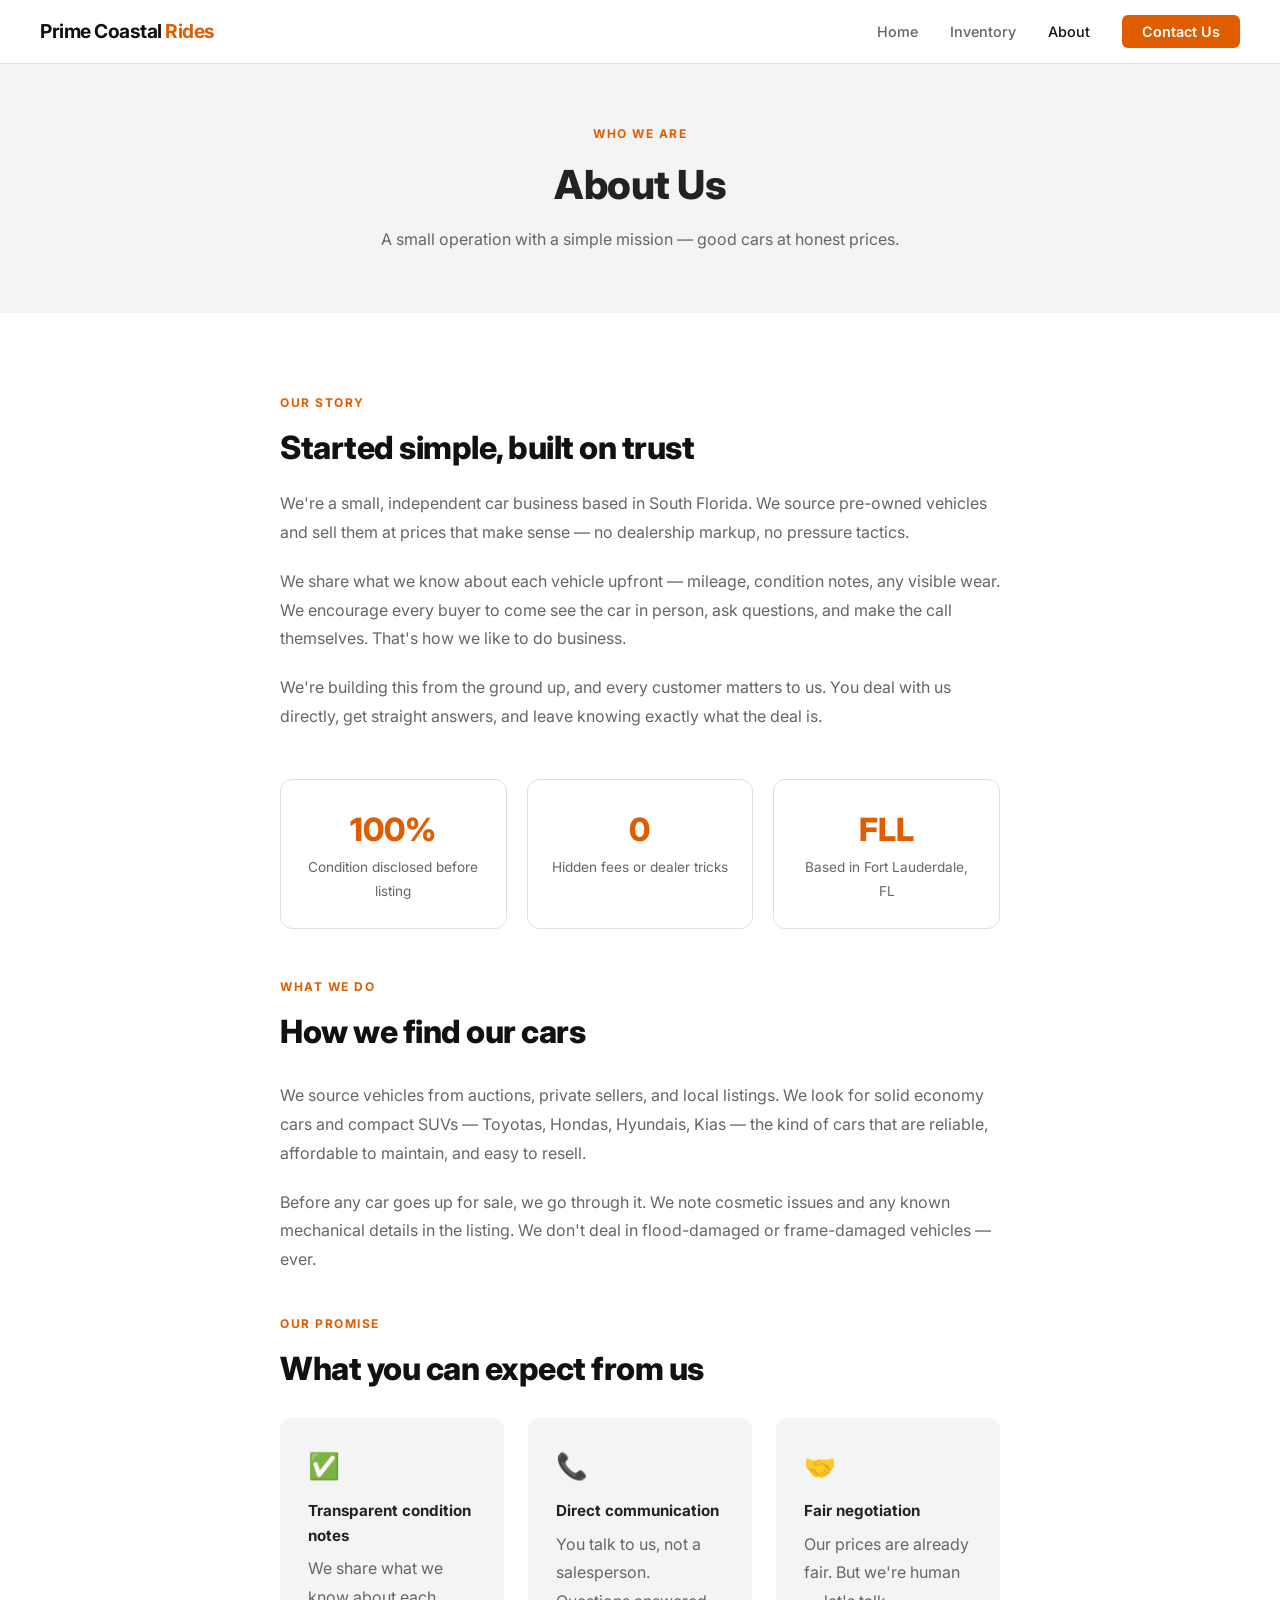
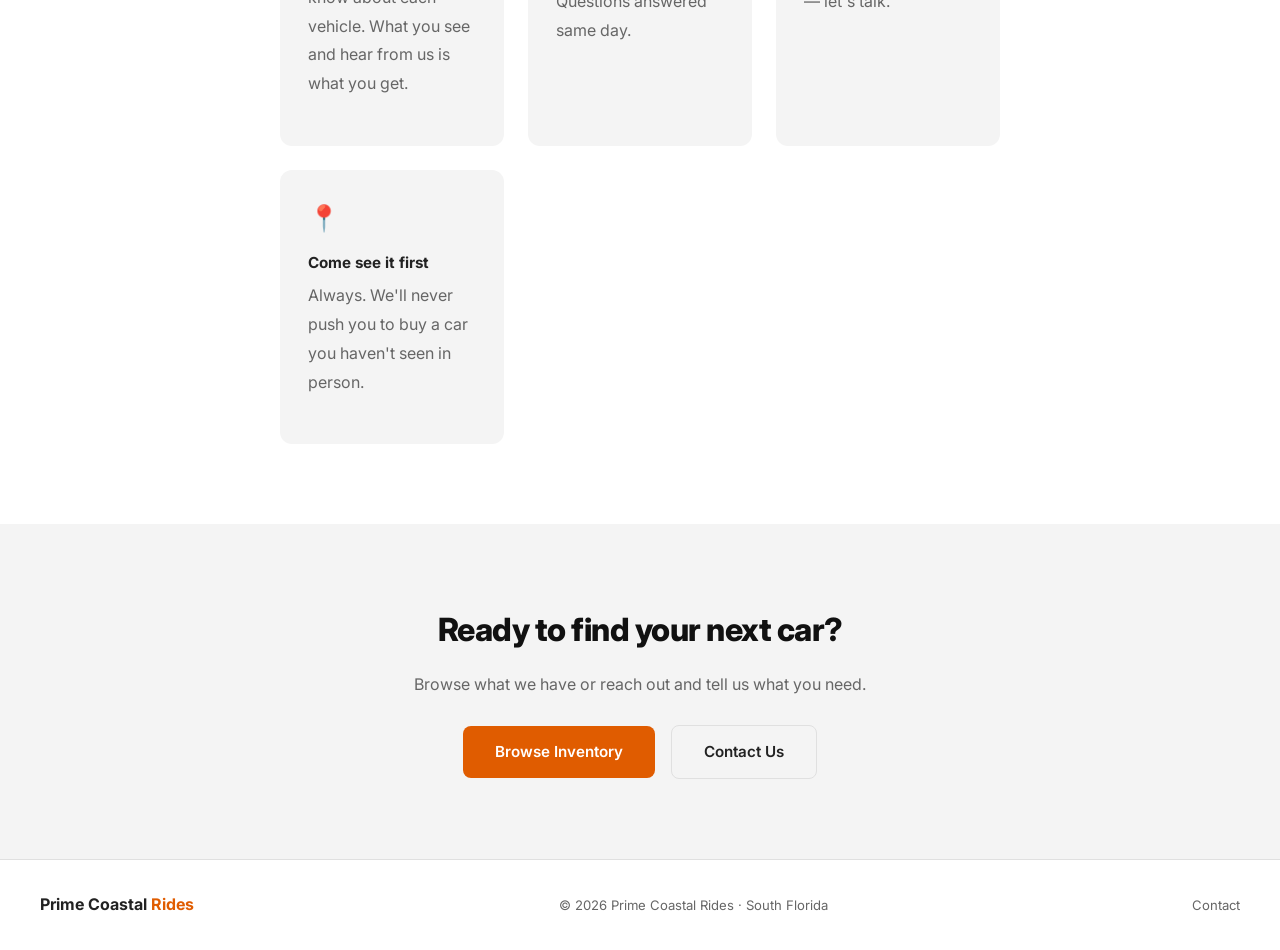
==== about.html @ 64c805c3 "Initial commit" ====
<!DOCTYPE html>
<html lang="en">
<head>
  <meta charset="UTF-8" />
  <meta name="viewport" content="width=device-width, initial-scale=1.0" />
  <title>About — Prime Coastal Rides</title>
  <link rel="stylesheet" href="styles.css" />
  <link rel="preconnect" href="https://fonts.googleapis.com" />
  <link href="https://fonts.googleapis.com/css2?family=Inter:wght@400;500;600;700;800&display=swap" rel="stylesheet" />
</head>
<body>

  <nav>
    <div class="nav-logo">Prime Coastal<span> Rides</span></div>
    <ul class="nav-links">
      <li><a href="index.html">Home</a></li>
      <li><a href="inventory.html">Inventory</a></li>
      <li><a href="about.html" class="active">About</a></li>
      <li><a href="contact.html" class="nav-cta">Contact Us</a></li>
    </ul>
  </nav>

  <div class="page-header">
    <div class="section-label">Who we are</div>
    <h1>About Us</h1>
    <p>A small operation with a simple mission — good cars at honest prices.</p>
  </div>

  <section>
    <div class="about-content">
      <div class="section-label">Our story</div>
      <div class="section-title">Started simple, built on trust</div>

      <p>We're a small, independent car business based in South Florida. We source pre-owned vehicles and sell them at prices that make sense — no dealership markup, no pressure tactics.</p>

      <p>We share what we know about each vehicle upfront — mileage, condition notes, any visible wear. We encourage every buyer to come see the car in person, ask questions, and make the call themselves. That's how we like to do business.</p>

      <p>We're building this from the ground up, and every customer matters to us. You deal with us directly, get straight answers, and leave knowing exactly what the deal is.</p>

      <div class="about-highlights">
        <div class="highlight">
          <div class="highlight-num">100%</div>
          <p>Condition disclosed before listing</p>
        </div>
        <div class="highlight">
          <div class="highlight-num">0</div>
          <p>Hidden fees or dealer tricks</p>
        </div>
        <div class="highlight">
          <div class="highlight-num">FLL</div>
          <p>Based in Fort Lauderdale, FL</p>
        </div>
      </div>

      <div class="section-label">What we do</div>
      <div class="section-title" style="margin-bottom: 24px;">How we find our cars</div>

      <p>We source vehicles from auctions, private sellers, and local listings. We look for solid economy cars and compact SUVs — Toyotas, Hondas, Hyundais, Kias — the kind of cars that are reliable, affordable to maintain, and easy to resell.</p>

      <p>Before any car goes up for sale, we go through it. We note cosmetic issues and any known mechanical details in the listing. We don't deal in flood-damaged or frame-damaged vehicles — ever.</p>

      <div class="section-label" style="margin-top: 40px;">Our promise</div>
      <div class="section-title" style="margin-bottom: 24px;">What you can expect from us</div>

      <div class="why-grid" style="margin-top: 0;">
        <div class="why-card">
          <div class="why-icon">✅</div>
          <h3>Transparent condition notes</h3>
          <p>We share what we know about each vehicle. What you see and hear from us is what you get.</p>
        </div>
        <div class="why-card">
          <div class="why-icon">📞</div>
          <h3>Direct communication</h3>
          <p>You talk to us, not a salesperson. Questions answered same day.</p>
        </div>
        <div class="why-card">
          <div class="why-icon">🤝</div>
          <h3>Fair negotiation</h3>
          <p>Our prices are already fair. But we're human — let's talk.</p>
        </div>
        <div class="why-card">
          <div class="why-icon">📍</div>
          <h3>Come see it first</h3>
          <p>Always. We'll never push you to buy a car you haven't seen in person.</p>
        </div>
      </div>
    </div>
  </section>

  <!-- CTA -->
  <section style="background: var(--light-gray); text-align: center;">
    <div class="section-title">Ready to find your next car?</div>
    <p style="color: var(--gray); margin-bottom: 28px;">Browse what we have or reach out and tell us what you need.</p>
    <a href="inventory.html" class="btn btn-primary">Browse Inventory</a>
    <a href="contact.html" class="btn btn-outline">Contact Us</a>
  </section>

  <footer>
    <div class="footer-logo">Prime Coastal<span> Rides</span></div>
    <p>© 2026 Prime Coastal Rides · South Florida</p>
    <p><a href="contact.html" style="color: var(--gray);">Contact</a></p>
  </footer>

</body>
</html>
---- styles.css ----
* {
  margin: 0;
  padding: 0;
  box-sizing: border-box;
}

:root {
  --black: #111111;
  --dark: #222222;
  --gray: #666666;
  --light-gray: #f4f4f4;
  --border: #e0e0e0;
  --accent: #e05c00;
  --white: #ffffff;
  --font: 'Inter', system-ui, -apple-system, sans-serif;
}

body {
  font-family: var(--font);
  color: var(--dark);
  background: var(--white);
  line-height: 1.6;
}

a {
  text-decoration: none;
  color: inherit;
}

img {
  max-width: 100%;
  display: block;
}

/* ── NAV ── */
nav {
  position: sticky;
  top: 0;
  z-index: 100;
  background: var(--white);
  border-bottom: 1px solid var(--border);
  padding: 0 40px;
  display: flex;
  align-items: center;
  justify-content: space-between;
  height: 64px;
}

.nav-logo {
  font-size: 1.2rem;
  font-weight: 700;
  letter-spacing: -0.5px;
  color: var(--black);
}

.nav-logo span {
  color: var(--accent);
}

.nav-links {
  display: flex;
  gap: 32px;
  list-style: none;
}

.nav-links a {
  font-size: 0.9rem;
  font-weight: 500;
  color: var(--gray);
  transition: color 0.2s;
}

.nav-links a:hover,
.nav-links a.active {
  color: var(--black);
}

.nav-cta {
  background: var(--accent);
  color: var(--white) !important;
  padding: 8px 20px;
  border-radius: 6px;
  font-weight: 600 !important;
  transition: opacity 0.2s !important;
}

.nav-cta:hover {
  opacity: 0.85;
  color: var(--white) !important;
}

/* ── HERO ── */
.hero {
  padding: 100px 40px;
  max-width: 800px;
  margin: 0 auto;
  text-align: center;
}

.hero-tag {
  display: inline-block;
  background: var(--light-gray);
  color: var(--gray);
  font-size: 0.8rem;
  font-weight: 600;
  letter-spacing: 1px;
  text-transform: uppercase;
  padding: 6px 14px;
  border-radius: 20px;
  margin-bottom: 24px;
}

.hero h1 {
  font-size: clamp(2rem, 5vw, 3.2rem);
  font-weight: 800;
  line-height: 1.15;
  color: var(--black);
  margin-bottom: 20px;
  letter-spacing: -1px;
}

.hero h1 span {
  color: var(--accent);
}

.hero p {
  font-size: 1.1rem;
  color: var(--gray);
  max-width: 520px;
  margin: 0 auto 36px;
}

.btn {
  display: inline-block;
  padding: 14px 32px;
  border-radius: 8px;
  font-weight: 600;
  font-size: 0.95rem;
  transition: all 0.2s;
  cursor: pointer;
}

.btn-primary {
  background: var(--accent);
  color: var(--white);
}

.btn-primary:hover {
  opacity: 0.88;
}

.btn-outline {
  border: 1.5px solid var(--border);
  color: var(--dark);
  margin-left: 12px;
}

.btn-outline:hover {
  border-color: var(--dark);
}

/* ── SECTION ── */
section {
  padding: 80px 40px;
}

.section-label {
  font-size: 0.75rem;
  font-weight: 700;
  letter-spacing: 1.5px;
  text-transform: uppercase;
  color: var(--accent);
  margin-bottom: 10px;
}

.section-title {
  font-size: clamp(1.5rem, 3vw, 2rem);
  font-weight: 800;
  color: var(--black);
  letter-spacing: -0.5px;
  margin-bottom: 16px;
}

.section-sub {
  color: var(--gray);
  font-size: 1rem;
  max-width: 500px;
  margin-bottom: 48px;
}

/* ── HOW IT WORKS ── */
.steps {
  max-width: 960px;
  margin: 0 auto;
}

.steps-grid {
  display: grid;
  grid-template-columns: repeat(auto-fit, minmax(200px, 1fr));
  gap: 32px;
}

.step {
  text-align: center;
  padding: 32px 20px;
  border: 1px solid var(--border);
  border-radius: 12px;
}

.step-num {
  width: 40px;
  height: 40px;
  background: var(--light-gray);
  border-radius: 50%;
  display: flex;
  align-items: center;
  justify-content: center;
  font-weight: 800;
  font-size: 0.9rem;
  margin: 0 auto 16px;
  color: var(--accent);
}

.step h3 {
  font-size: 1rem;
  font-weight: 700;
  margin-bottom: 8px;
}

.step p {
  font-size: 0.88rem;
  color: var(--gray);
}

/* ── CAR CARDS ── */
.fleet-grid {
  display: grid;
  grid-template-columns: repeat(auto-fill, minmax(280px, 1fr));
  gap: 24px;
  max-width: 1100px;
  margin: 0 auto;
}

.car-card {
  border: 1px solid var(--border);
  border-radius: 12px;
  overflow: hidden;
  transition: box-shadow 0.2s, transform 0.2s;
}

.car-card:hover {
  box-shadow: 0 8px 24px rgba(0,0,0,0.08);
  transform: translateY(-2px);
}

.car-img {
  width: 100%;
  height: 190px;
  background: var(--light-gray);
  display: flex;
  align-items: center;
  justify-content: center;
  color: var(--gray);
  font-size: 0.85rem;
}

.car-img svg {
  width: 64px;
  height: 64px;
  opacity: 0.25;
}

.car-img img {
  width: 100%;
  height: 100%;
  object-fit: cover;
}

.type-tag {
  display: inline-block;
  font-size: 0.68rem;
  font-weight: 700;
  text-transform: uppercase;
  letter-spacing: 0.6px;
  padding: 3px 9px;
  border-radius: 20px;
  margin-bottom: 8px;
  margin-left: 6px;
  background: var(--light-gray);
  color: var(--dark);
}

.car-info {
  padding: 20px;
}

.car-badge {
  display: inline-block;
  font-size: 0.72rem;
  font-weight: 700;
  text-transform: uppercase;
  letter-spacing: 0.8px;
  padding: 3px 10px;
  border-radius: 20px;
  margin-bottom: 10px;
}

.badge-available {
  background: #e6f9ef;
  color: #1a7a42;
}

.badge-sold {
  background: #fef0f0;
  color: #b91c1c;
}

.badge-pending {
  background: #fff7e6;
  color: #b45309;
}

.car-info h3 {
  font-size: 1.05rem;
  font-weight: 700;
  margin-bottom: 4px;
}

.car-specs {
  display: flex;
  gap: 12px;
  margin: 10px 0;
  flex-wrap: wrap;
}

.car-spec {
  font-size: 0.8rem;
  color: var(--gray);
  display: flex;
  align-items: center;
  gap: 4px;
}

.car-price {
  font-size: 1.2rem;
  font-weight: 800;
  color: var(--black);
  margin-top: 12px;
}

.car-cta {
  margin-top: 16px;
  width: 100%;
  text-align: center;
  background: var(--black);
  color: var(--white);
  padding: 10px;
  border-radius: 8px;
  font-size: 0.88rem;
  font-weight: 600;
  transition: opacity 0.2s;
  display: block;
}

.car-cta:hover {
  opacity: 0.8;
}

/* ── WHY US ── */
.why-grid {
  display: grid;
  grid-template-columns: repeat(auto-fit, minmax(220px, 1fr));
  gap: 24px;
  max-width: 960px;
  margin: 0 auto;
}

.why-card {
  padding: 28px;
  background: var(--light-gray);
  border-radius: 12px;
}

.why-icon {
  font-size: 1.6rem;
  margin-bottom: 12px;
}

.why-card h3 {
  font-size: 0.95rem;
  font-weight: 700;
  margin-bottom: 6px;
}

.why-card p {
  font-size: 0.85rem;
  color: var(--gray);
}

/* ── ABOUT PAGE ── */
.about-content {
  max-width: 720px;
  margin: 0 auto;
}

.about-content p {
  color: var(--gray);
  margin-bottom: 20px;
  font-size: 1rem;
  line-height: 1.8;
}

.about-highlights {
  display: grid;
  grid-template-columns: repeat(auto-fit, minmax(160px, 1fr));
  gap: 20px;
  margin: 48px 0;
}

.highlight {
  text-align: center;
  padding: 24px;
  border: 1px solid var(--border);
  border-radius: 12px;
}

.highlight-num {
  font-size: 2rem;
  font-weight: 800;
  color: var(--accent);
}

.highlight p {
  font-size: 0.85rem;
  color: var(--gray);
  margin: 0;
}

/* ── CONTACT ── */
.contact-wrap {
  max-width: 600px;
  margin: 0 auto;
}

.contact-form {
  display: flex;
  flex-direction: column;
  gap: 16px;
}

.form-row {
  display: grid;
  grid-template-columns: 1fr 1fr;
  gap: 16px;
}

.form-group {
  display: flex;
  flex-direction: column;
  gap: 6px;
}

.form-group label {
  font-size: 0.85rem;
  font-weight: 600;
  color: var(--dark);
}

.form-group input,
.form-group select,
.form-group textarea {
  padding: 12px 14px;
  border: 1.5px solid var(--border);
  border-radius: 8px;
  font-size: 0.92rem;
  font-family: var(--font);
  color: var(--dark);
  outline: none;
  transition: border-color 0.2s;
  background: var(--white);
}

.form-group input:focus,
.form-group select:focus,
.form-group textarea:focus {
  border-color: var(--dark);
}

.form-group textarea {
  resize: vertical;
  min-height: 120px;
}

.form-submit {
  background: var(--accent);
  color: var(--white);
  border: none;
  padding: 14px;
  border-radius: 8px;
  font-size: 0.95rem;
  font-weight: 700;
  cursor: pointer;
  font-family: var(--font);
  transition: opacity 0.2s;
}

.form-submit:hover {
  opacity: 0.88;
}

.contact-info {
  display: grid;
  grid-template-columns: repeat(auto-fit, minmax(150px, 1fr));
  gap: 16px;
  margin-bottom: 40px;
}

.contact-item {
  padding: 20px;
  background: var(--light-gray);
  border-radius: 10px;
  text-align: center;
}

.contact-item .ci-icon { font-size: 1.3rem; margin-bottom: 8px; }
.contact-item .ci-label { font-size: 0.75rem; color: var(--gray); margin-bottom: 4px; }
.contact-item .ci-value { font-size: 0.88rem; font-weight: 600; }

/* ── FOOTER ── */
footer {
  border-top: 1px solid var(--border);
  padding: 32px 40px;
  display: flex;
  align-items: center;
  justify-content: space-between;
  flex-wrap: wrap;
  gap: 12px;
}

.footer-logo {
  font-weight: 700;
  font-size: 1rem;
}

.footer-logo span { color: var(--accent); }

footer p {
  font-size: 0.82rem;
  color: var(--gray);
}

/* ── PAGE HEADER ── */
.page-header {
  background: var(--light-gray);
  padding: 60px 40px;
  text-align: center;
}

.page-header h1 {
  font-size: clamp(1.8rem, 4vw, 2.5rem);
  font-weight: 800;
  letter-spacing: -0.5px;
}

.page-header p {
  color: var(--gray);
  margin-top: 10px;
  font-size: 1rem;
}

/* ── RESPONSIVE ── */
@media (max-width: 640px) {
  nav { padding: 0 20px; }
  section { padding: 60px 20px; }
  .hero { padding: 70px 20px; }
  .form-row { grid-template-columns: 1fr; }
  footer { padding: 24px 20px; flex-direction: column; text-align: center; }
  .page-header { padding: 40px 20px; }
}
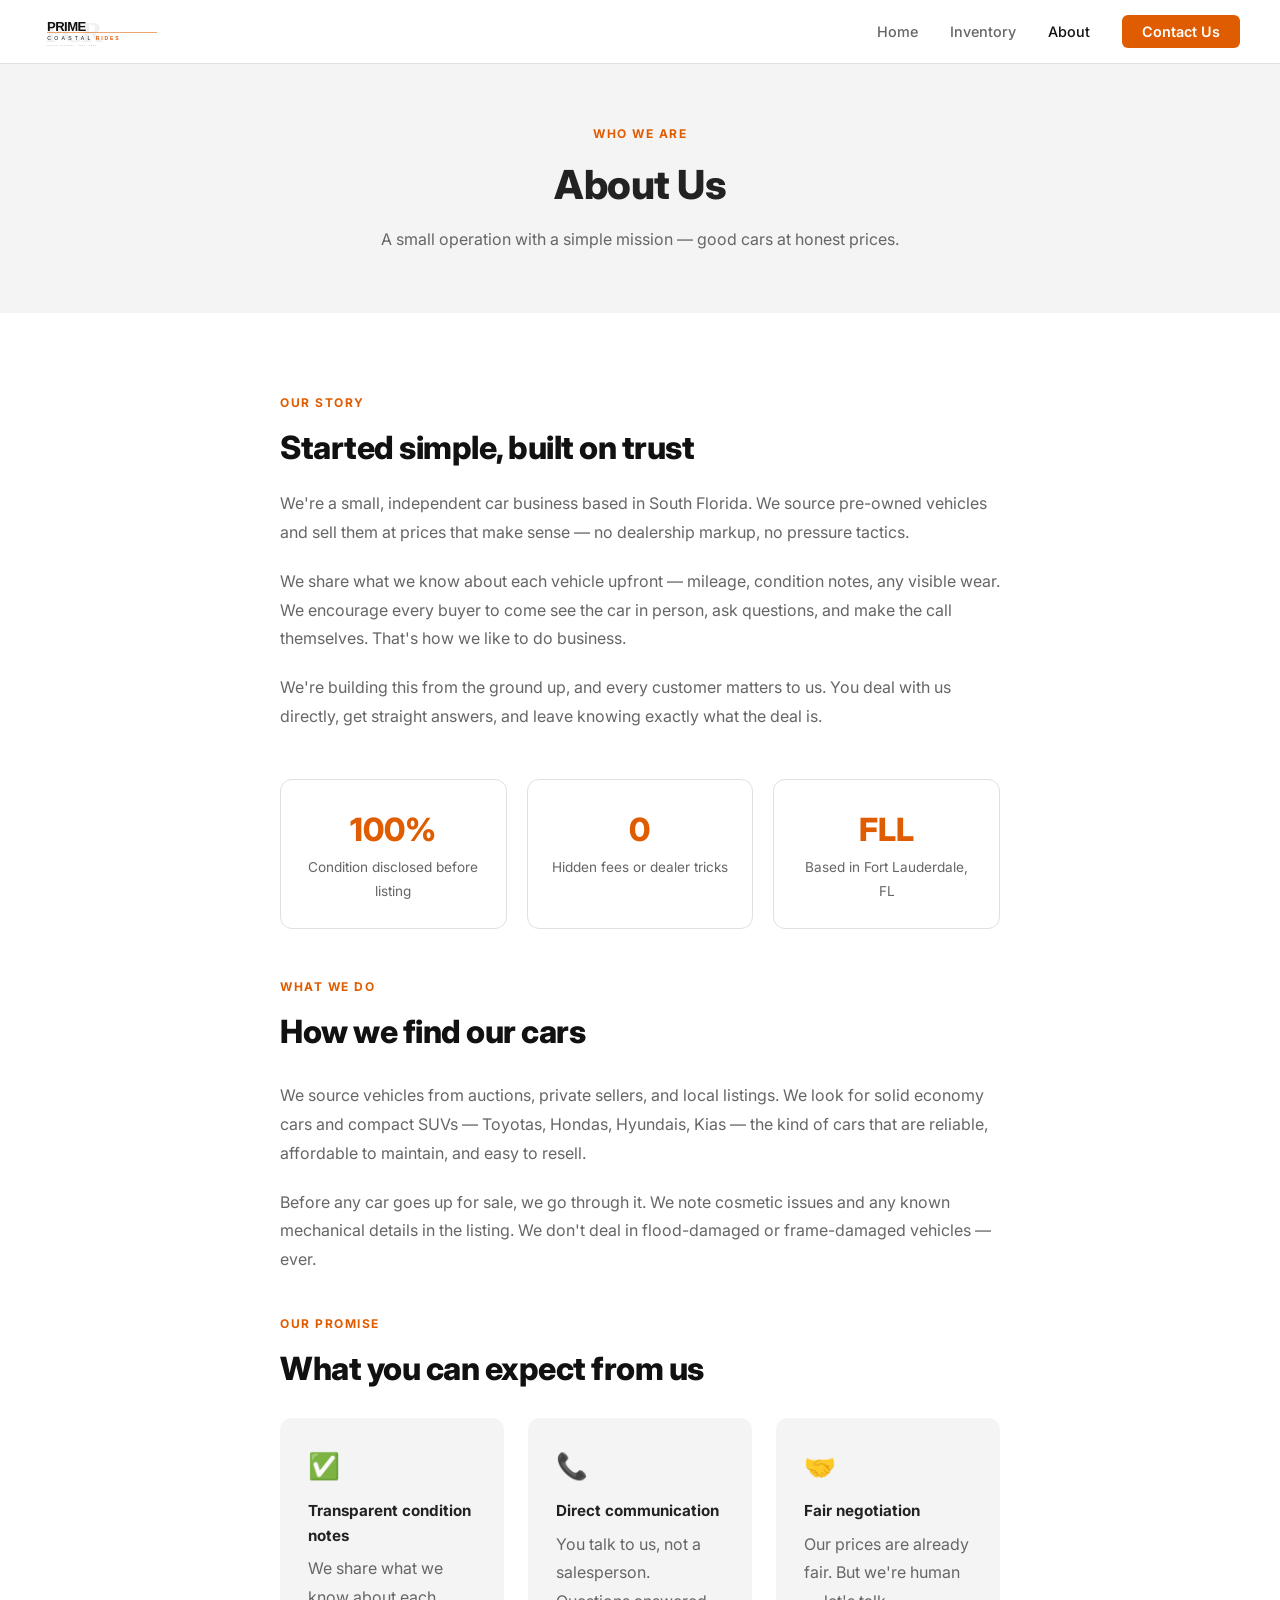
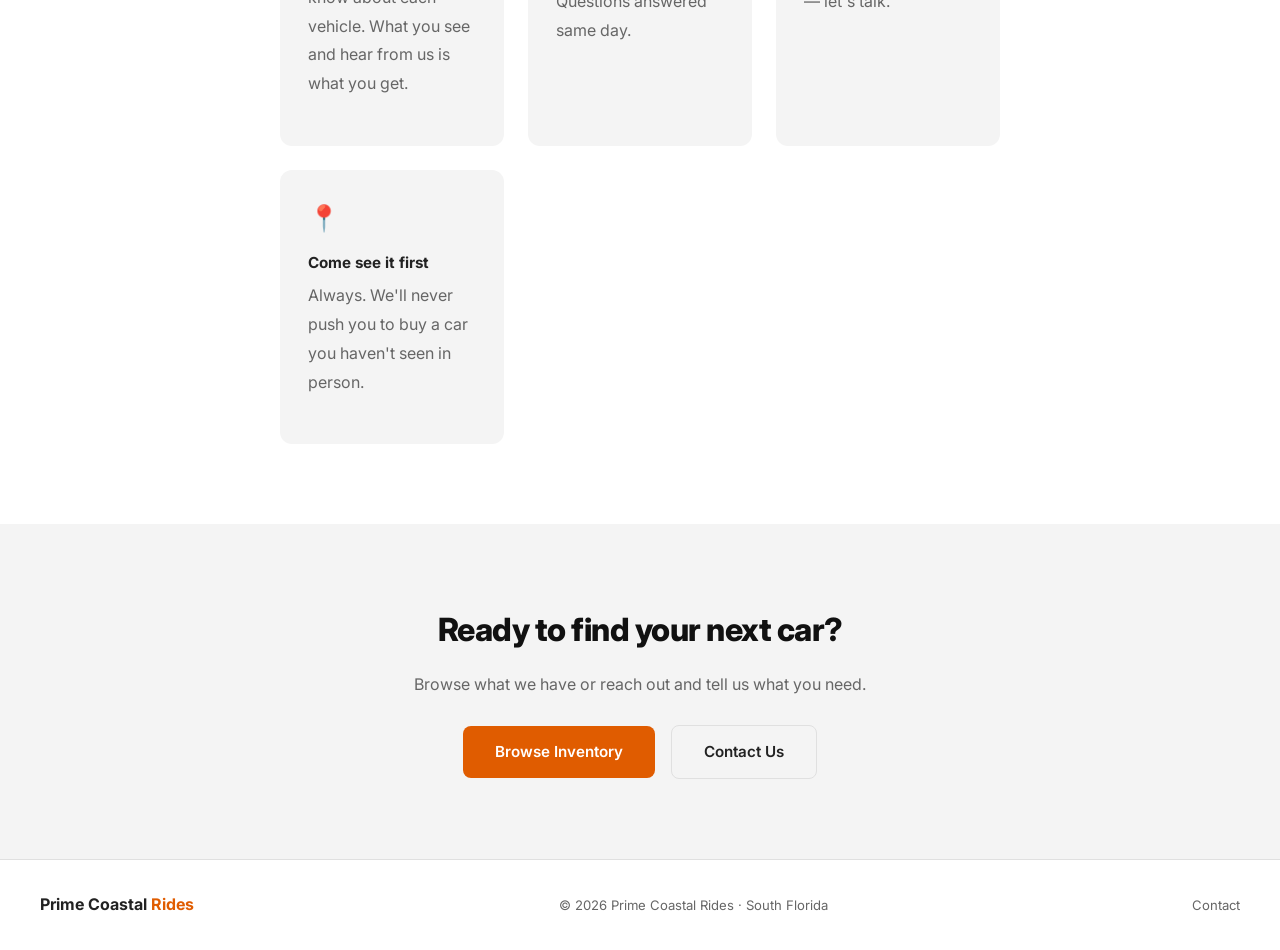
==== commit b5ca4838: "logo banner changed Logo Banner" ====
--- a/about.html
+++ b/about.html
@@ -11,7 +11,7 @@
 <body>
 
   <nav>
-    <div class="nav-logo">Prime Coastal<span> Rides</span></div>
+    <a href="index.html"><img src="logo.svg" alt="Prime Coastal Rides" class="nav-logo-img" /></a>
     <ul class="nav-links">
       <li><a href="index.html">Home</a></li>
       <li><a href="inventory.html">Inventory</a></li>
--- a/styles.css
+++ b/styles.css
@@ -44,6 +44,12 @@
   align-items: center;
   justify-content: space-between;
   height: 64px;
+}
+
+.nav-logo-img {
+  height: 40px;
+  width: auto;
+  display: block;
 }
 
 .nav-logo {
@@ -524,7 +530,7 @@
 
 .contact-item .ci-icon { font-size: 1.3rem; margin-bottom: 8px; }
 .contact-item .ci-label { font-size: 0.75rem; color: var(--gray); margin-bottom: 4px; }
-.contact-item .ci-value { font-size: 0.88rem; font-weight: 600; }
+.contact-item .ci-value { font-size: 0.78rem; font-weight: 600; word-break: break-all; }
 
 /* ── FOOTER ── */
 footer {
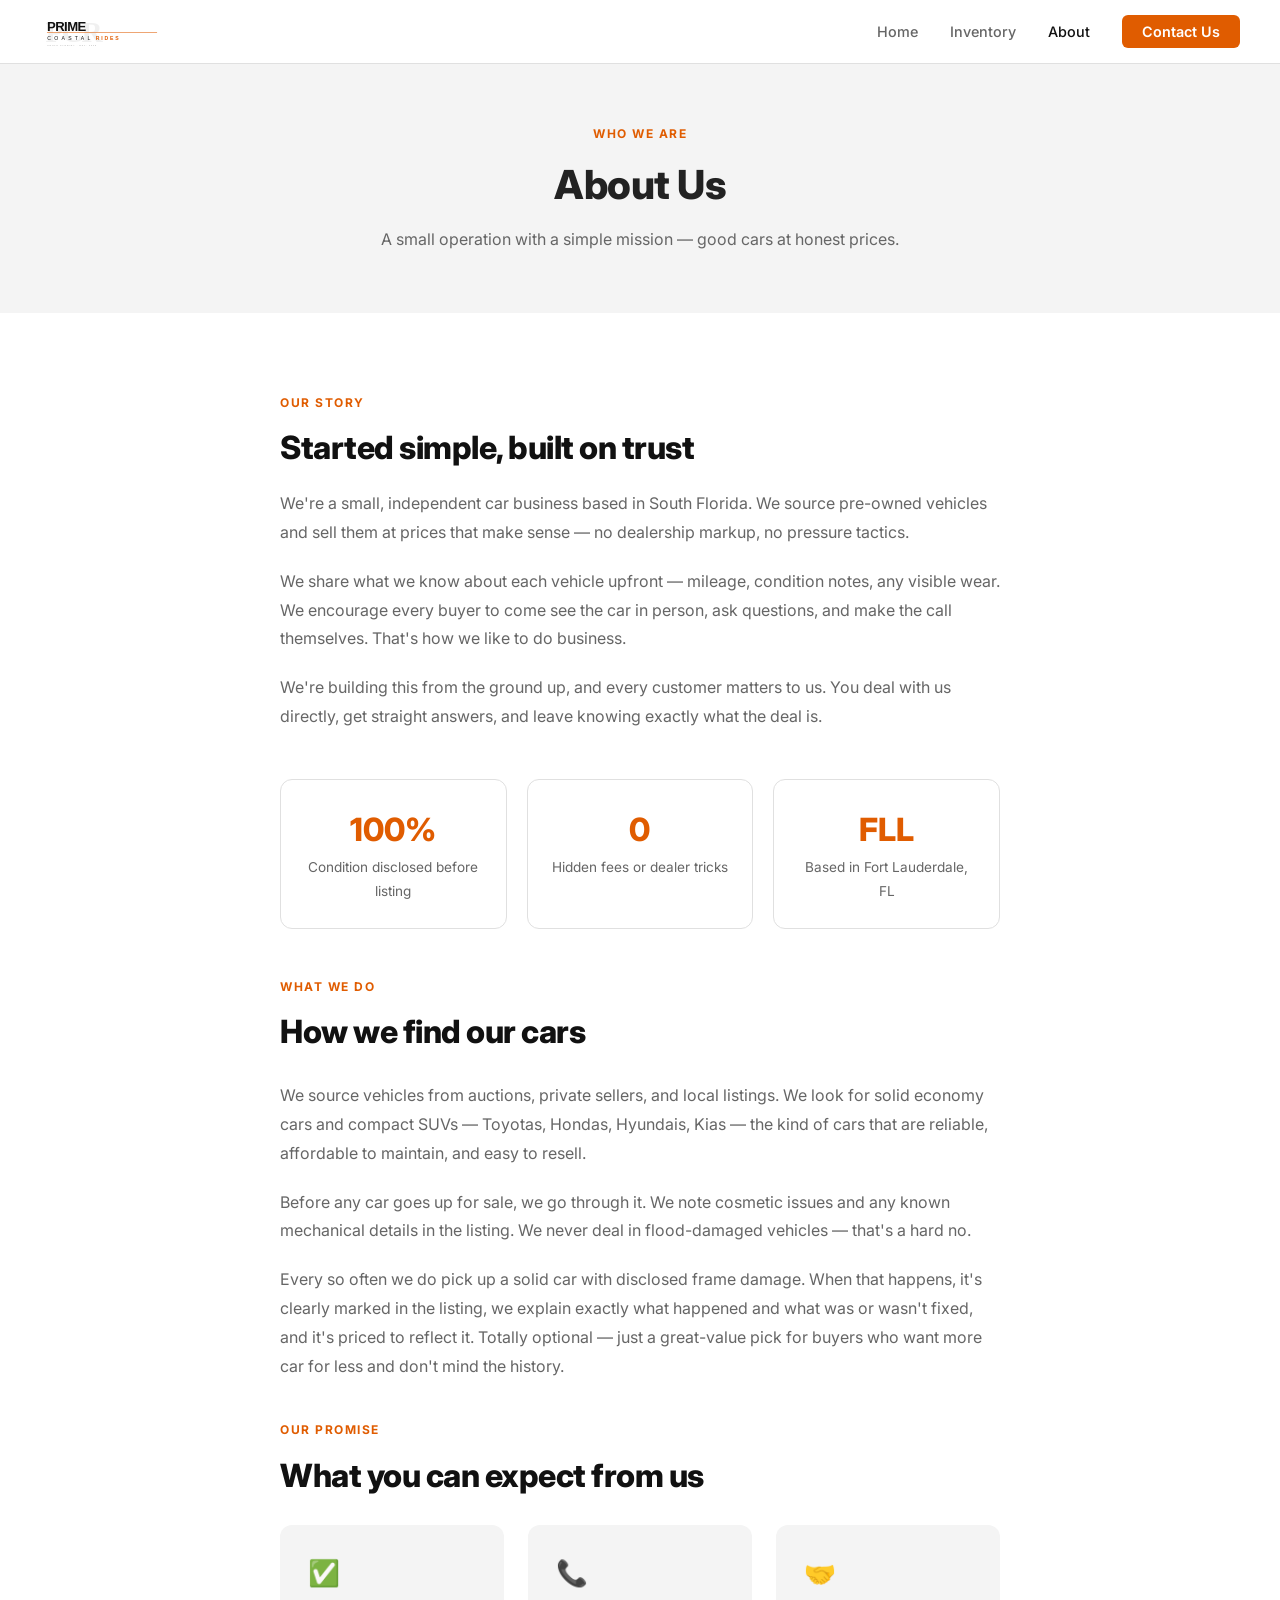
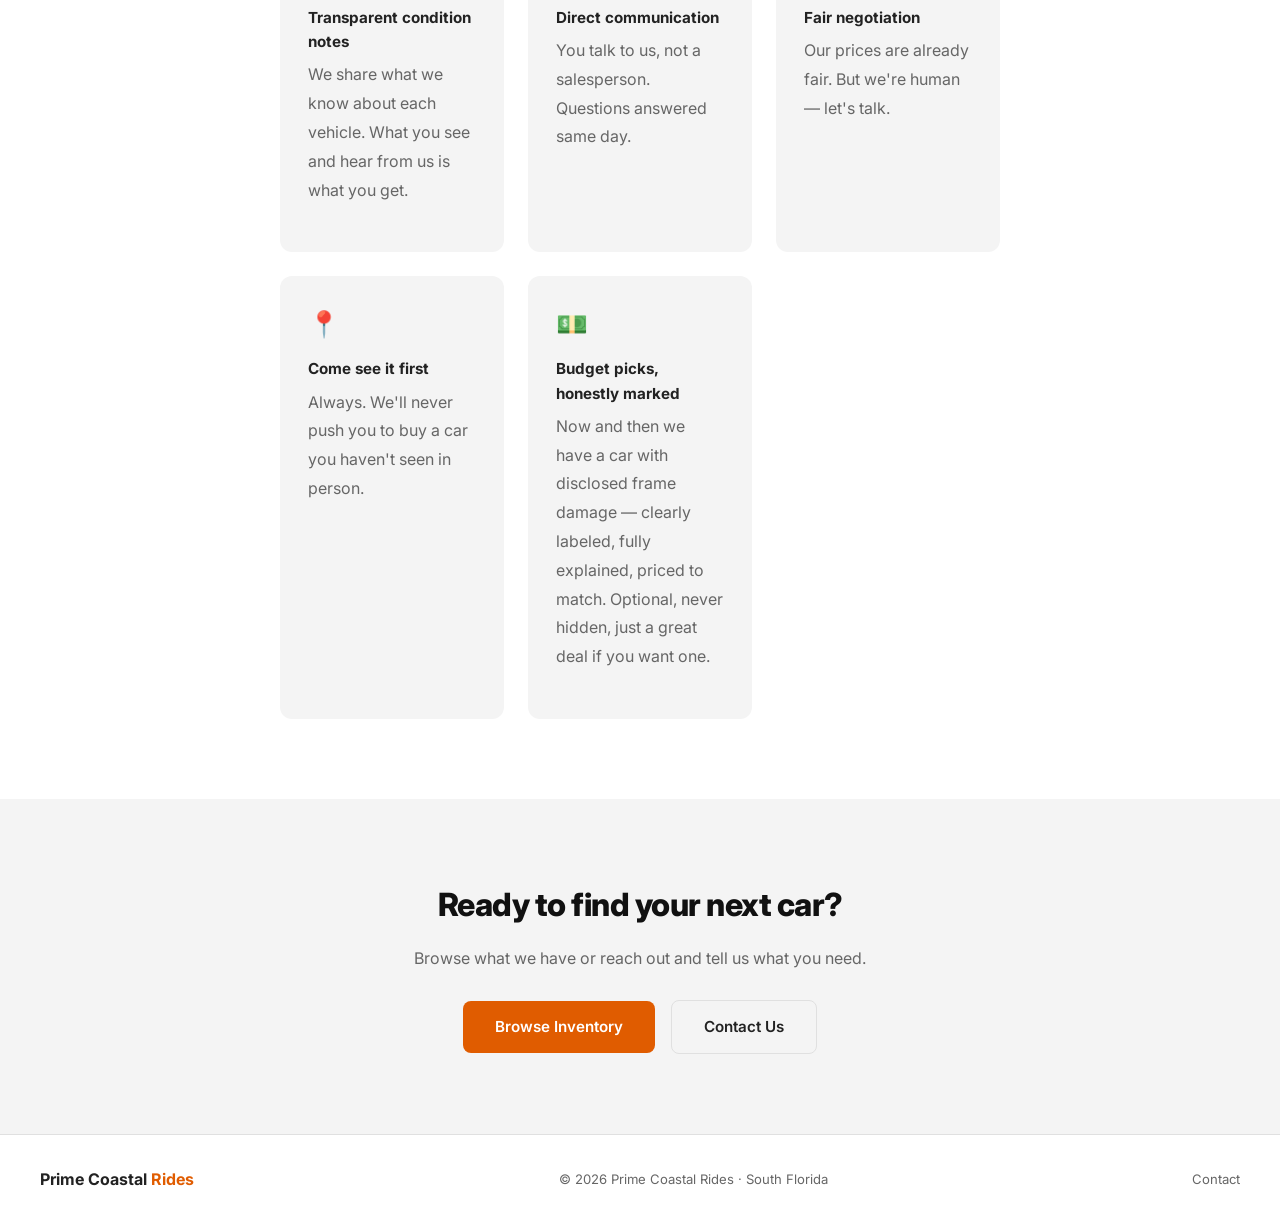
==== commit cb9fb4dc: "Update policy: disclosed frame-damage vehicles allowed as budget option, flood-damage still excluded" ====
--- a/about.html
+++ b/about.html
@@ -12,6 +12,8 @@
 
   <nav>
     <a href="index.html"><img src="logo.svg" alt="Prime Coastal Rides" class="nav-logo-img" /></a>
+    <input type="checkbox" id="nav-toggle" class="nav-toggle-input" />
+    <label for="nav-toggle" class="nav-toggle" aria-label="Toggle menu"><span></span><span></span><span></span></label>
     <ul class="nav-links">
       <li><a href="index.html">Home</a></li>
       <li><a href="inventory.html">Inventory</a></li>
@@ -57,7 +59,9 @@
 
       <p>We source vehicles from auctions, private sellers, and local listings. We look for solid economy cars and compact SUVs — Toyotas, Hondas, Hyundais, Kias — the kind of cars that are reliable, affordable to maintain, and easy to resell.</p>
 
-      <p>Before any car goes up for sale, we go through it. We note cosmetic issues and any known mechanical details in the listing. We don't deal in flood-damaged or frame-damaged vehicles — ever.</p>
+      <p>Before any car goes up for sale, we go through it. We note cosmetic issues and any known mechanical details in the listing. We never deal in flood-damaged vehicles — that's a hard no.</p>
+
+      <p>Every so often we do pick up a solid car with disclosed frame damage. When that happens, it's clearly marked in the listing, we explain exactly what happened and what was or wasn't fixed, and it's priced to reflect it. Totally optional — just a great-value pick for buyers who want more car for less and don't mind the history.</p>
 
       <div class="section-label" style="margin-top: 40px;">Our promise</div>
       <div class="section-title" style="margin-bottom: 24px;">What you can expect from us</div>
@@ -83,6 +87,11 @@
           <h3>Come see it first</h3>
           <p>Always. We'll never push you to buy a car you haven't seen in person.</p>
         </div>
+        <div class="why-card">
+          <div class="why-icon">💵</div>
+          <h3>Budget picks, honestly marked</h3>
+          <p>Now and then we have a car with disclosed frame damage — clearly labeled, fully explained, priced to match. Optional, never hidden, just a great deal if you want one.</p>
+        </div>
       </div>
     </div>
   </section>
--- a/styles.css
+++ b/styles.css
@@ -52,6 +52,13 @@
   display: block;
 }
 
+.hero-logo {
+  width: 420px;
+  max-width: 90%;
+  margin: 0 auto 28px;
+  display: block;
+}
+
 .nav-logo {
   font-size: 1.2rem;
   font-weight: 700;
@@ -93,6 +100,27 @@
 .nav-cta:hover {
   opacity: 0.85;
   color: var(--white) !important;
+}
+
+.nav-toggle-input {
+  display: none;
+}
+
+.nav-toggle {
+  display: none;
+  flex-direction: column;
+  justify-content: center;
+  gap: 5px;
+  width: 32px;
+  height: 32px;
+  cursor: pointer;
+}
+
+.nav-toggle span {
+  display: block;
+  width: 100%;
+  height: 2px;
+  background: var(--black);
 }
 
 /* ── HERO ── */
@@ -268,6 +296,20 @@
   justify-content: center;
   color: var(--gray);
   font-size: 0.85rem;
+  position: relative;
+}
+
+.stock-photo-tag {
+  position: absolute;
+  bottom: 8px;
+  right: 8px;
+  background: rgba(0,0,0,0.65);
+  color: #fff;
+  font-size: 0.65rem;
+  font-weight: 600;
+  padding: 3px 8px;
+  border-radius: 10px;
+  letter-spacing: 0.3px;
 }
 
 .car-img svg {
@@ -324,6 +366,11 @@
 .badge-pending {
   background: #fff7e6;
   color: #b45309;
+}
+
+.badge-coming-soon {
+  background: #eef2ff;
+  color: #4338ca;
 }
 
 .car-info h3 {
@@ -575,10 +622,49 @@
 }
 
 /* ── RESPONSIVE ── */
+@media (max-width: 860px) {
+  .nav-toggle { display: flex; }
+
+  .nav-links {
+    position: fixed;
+    top: 64px;
+    left: 0;
+    right: 0;
+    flex-direction: column;
+    gap: 0;
+    background: var(--white);
+    border-bottom: 1px solid var(--border);
+    max-height: 0;
+    overflow: hidden;
+    transition: max-height 0.25s ease;
+  }
+
+  .nav-links li {
+    width: 100%;
+  }
+
+  .nav-links a {
+    display: block;
+    padding: 16px 20px;
+    border-top: 1px solid var(--border);
+  }
+
+  .nav-cta {
+    margin: 12px 20px !important;
+    text-align: center;
+  }
+
+  .nav-toggle-input:checked ~ .nav-links {
+    max-height: 400px;
+  }
+}
+
 @media (max-width: 640px) {
   nav { padding: 0 20px; }
   section { padding: 60px 20px; }
   .hero { padding: 70px 20px; }
+  .hero .btn-outline { margin-left: 0; }
+  .hero .btn { display: block; width: 100%; margin: 0 0 12px !important; }
   .form-row { grid-template-columns: 1fr; }
   footer { padding: 24px 20px; flex-direction: column; text-align: center; }
   .page-header { padding: 40px 20px; }
